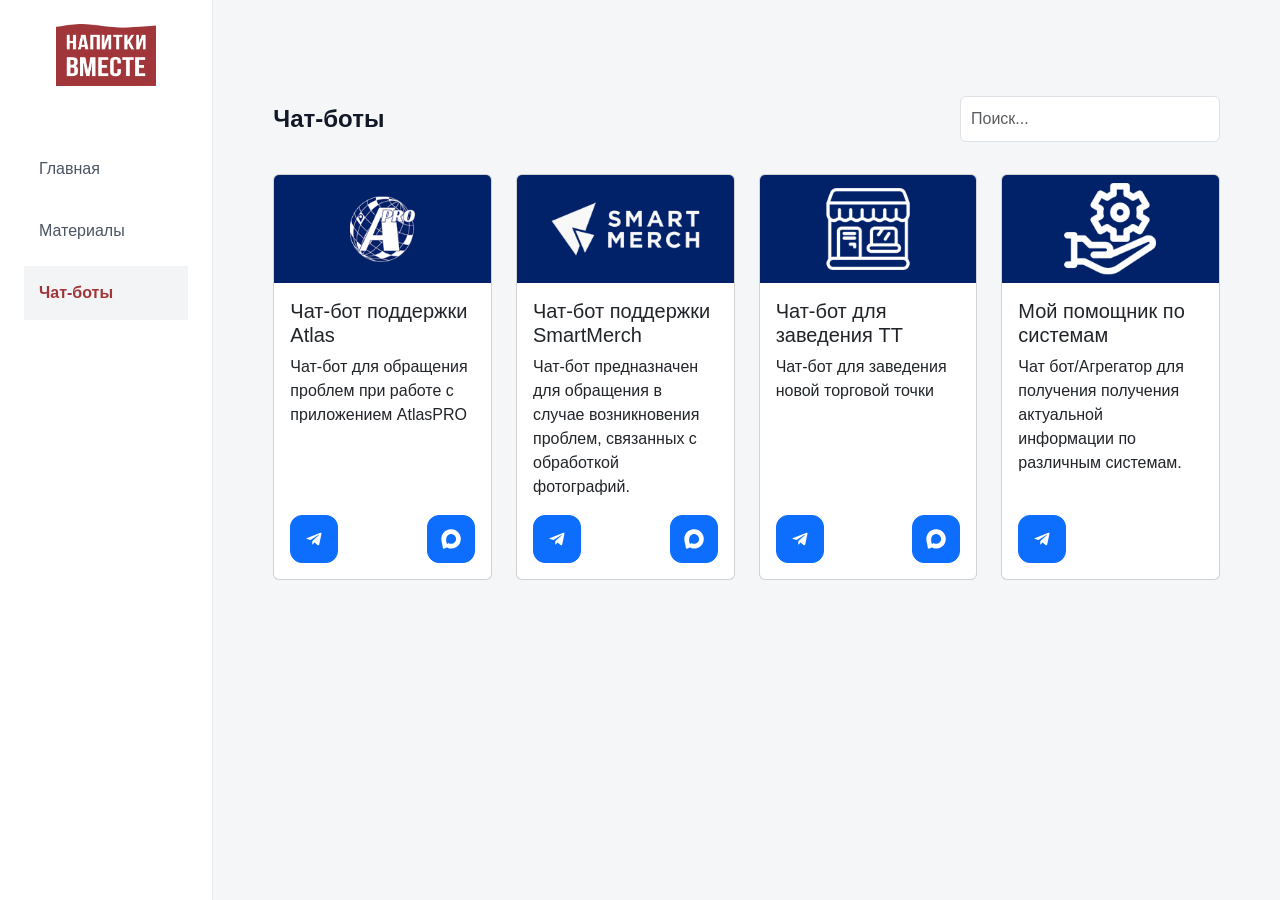
==== chats.html @ 61625901 "initial sweHELP" ====
<!DOCTYPE html>
<html lang="ru">
<head>
    <meta charset="UTF-8">
    <meta name="viewport" content="width=device-width, initial-scale=1.0">
    <link rel="stylesheet" href="src/css/bootstrap.css">
    <link rel="stylesheet" href="https://cdn.jsdelivr.net/npm/bootstrap-icons@1.11.3/font/bootstrap-icons.min.css">
    <link rel="stylesheet" href="src/css/main.css">
    <title>SWEHelp</title>
</head>
<body>
    <div class="page-shell">
        <div data-nav-mobile></div>

        <div class="container-fluid m-0 p-0">
            <div class="row min-vh-100 g-0">
                <div data-nav-sidebar></div>

                <main class="col-12 col-md-9 col-lg-10 p-4 p-lg-5">
                    <div class="container-fluid">
                        <div class="head-block mb-4 mb-md-3 mt-3 mt-md-5 d-flex flex-column flex-md-row align-items-md-center justify-content-between gap-2">
                            <h2 class="h4 fw-semibold mb-0 text-center">Чат-боты</h2>
                            <input type="text" class="form-control w-md-25" placeholder="Поиск..." />
                        </div>
                        <div class="row">
                            <div class="card-wrapper col-xl-3 col-md-6 col-12 py-3">
                                <div class="card">
                                <img class="card-img-top" src="src/img/chats/atlas.png" >
                                    <div class="card-body">
                                        <h5 class="card-title">Чат-бот поддержки Atlas</h5>
                                        <p class="card-text">Чат-бот для обращения проблем при работе с приложением AtlasPRO</p>
                                        <div class="d-flex w-100 justify-content-between gap-2">
                                            <a class="btn btn-primary chat-action-btn" href="https://t.me/ABIE_Atlas_Bot" >
                                                <img src="src/img/tg.svg" alt="Telegram">
                                            </a>
                                            <a class="btn btn-primary chat-action-btn" href="https://max.ru/id9703142622_4_bot">
                                                <img src="src/img/max.svg" alt="MAX">
                                            </a>
                                        </div>
                                    </div>
                                </div>
                            </div>
                            <div class="card-wrapper col-xl-3 col-md-6 col-12 py-3">
                                <div class="card">
                                <img class="card-img-top" src="src/img/chats/sm.png" >
                                    <div class="card-body">
                                        <h5 class="card-title">Чат-бот поддержки SmartMerch</h5>
                                        <p class="card-text text-justify">Чат‑бот предназначен для обращения в случае возникновения проблем, связанных с обработкой фотографий.</p>
                                        <div class="d-flex w-100 justify-content-between gap-2">
                                            <a class="btn btn-primary chat-action-btn" href="https://t.me/SmartMerchBot" target="_blank" rel="noopener noreferrer" aria-label="Открыть Telegram">
                                                <img src="src/img/tg.svg" alt="Telegram">
                                            </a>
                                            <a class="btn btn-primary chat-action-btn" href="https://max.ru/id7731453584_bot" target="_blank" rel="noopener noreferrer" aria-label="Открыть MAX">
                                                <img src="src/img/max.svg" alt="MAX">
                                            </a>
                                        </div>
                                    </div>
                                </div>
                            </div>
                            <div class="card-wrapper col-xl-3 col-md-6 col-12 py-3">
                                <div class="card">
                                <img class="card-img-top" src="src/img/chats/tt.png" >
                                    <div class="card-body">
                                        <h5 class="card-title">Чат-бот для заведения ТТ</h5>
                                        <p class="card-text">Чат-бот для заведения новой торговой точки</p>
                                        <div class="d-flex w-100 justify-content-between gap-2">
                                            <a class="btn btn-primary chat-action-btn" href="https://t.me/DSO_CreatePocs_bot" target="_blank" rel="noopener noreferrer" aria-label="Открыть Telegram">
                                                <img src="src/img/tg.svg" alt="Telegram">
                                            </a>
                                            <a class="btn btn-primary chat-action-btn" href="https://max.ru/id9703142622_2_bot" target="_blank" rel="noopener noreferrer" aria-label="Открыть MAX">
                                                <img src="src/img/max.svg" alt="MAX">
                                            </a>
                                        </div>
                                    </div>
                                </div>
                            </div>
                            <div class="card-wrapper col-xl-3 col-md-6 col-12 py-3">
                                <div class="card">
                                <img class="card-img-top" src="src/img/chats/helpers.png" >
                                    <div class="card-body">
                                        <h5 class="card-title">Мой помощник по системам</h5>
                                        <p class="card-text">Чат бот/Агрегатор для получения получения актуальной информации по различным системам.</p>
                                        <div class="d-flex w-100 justify-content-between gap-2">
                                            <a class="btn btn-primary chat-action-btn" href="https://t.me/systems_support_bot" target="_blank" rel="noopener noreferrer" aria-label="Открыть Telegram">
                                                <img src="src/img/tg.svg" alt="Telegram">
                                            </a>
                                        </div>
                                    </div>
                                </div>
                            </div>
                        </div>
                    </div>
                </main>
            </div>
        </div>
    </div>

    <script src="src/js/bootstrap.js"></script>
    <script src="src/js/main.js"></script>
</body>
</html>
---- src/css/main.css ----
* {
    box-sizing: border-box;
}

body {
    margin: 0;
    font-family: "Segoe UI", Roboto, Arial, sans-serif;
    background: #f5f6f8;
    color: #111827;
}

.page-shell {
    min-height: 100vh;
}

.sidebar {
    background: #ffffff;
    border-right: 1px solid #e5e7eb;
}

.brand {
    font-size: 1.1rem;
    font-weight: 700;
    letter-spacing: 0.02em;
}
.brand img {
    width: 100px;
}

.sidebar .nav-link,
.offcanvas-body .nav-link {
    color: #4b5563;
    transition: all 0.2s ease;
    padding: 15px;
    font-weight: 500;
}

.sidebar .nav-link:hover,
.sidebar .nav-link.active,
.offcanvas-body .nav-link:hover,
.offcanvas-body .nav-link.active {
    padding-left: 50;
    background: #f3f4f6;
}
.sidebar .nav-link.active,
.offcanvas-body .nav-link.active {
    color: #A03639;
    font-weight: bold;
}

.tile-link {
    position: relative;
    display: block;
    overflow: hidden;
    min-height: 190px;
    padding: 1.25rem;
    border: 1px solid #e5e7eb;
    border-radius: 1rem;
    background: #ffffff;
    color: inherit;
    text-decoration: none;
    box-shadow: 0 8px 24px rgba(2, 82, 255, 0.04);
    transition: transform 0.2s ease, box-shadow 0.2s ease;
}

.tile-link:hover {
    transform: translateY(-2px);
    box-shadow: 0 12px 32px rgba(17, 24, 39, 0.08);
}

.tile-body {
    position: relative;
    z-index: 1;
}

.tile-link img,
.tile-body img {
    width: auto;
    max-width: 100%;
    object-fit: contain;
    height: auto;
    display: block;
}

.tile-number {
    display: inline-block;
    margin-bottom: 1rem;
    font-size: 0.8rem;
    font-weight: 700;
    letter-spacing: 0.16em;
    color: #A03639;
}

.tile-hover {
    position: absolute;
    left: 0;
    right: 0;
    bottom: 0;
    height: 40px;
    display: flex;
    align-items: center;
    justify-content: center;
    background: #A03639;
    color: #ffffff;
    font-size: 0.9rem;
    font-weight: 600;
    transform: translateY(100%);
    transition: transform 0.25s ease;
}

.tile-link:hover .tile-hover {
    transform: translateY(0);
}

.content-card {
    background: #ffffff;
    border: 1px solid #e5e7eb;
    border-radius: 1rem;
    box-shadow: 0 10px 30px rgba(0, 81, 255, 0.04);
}

.btn-dark {
    border-radius: 999px;
    padding: 0.6rem 1.1rem;
}

.card-wrapper {
    display: flex;
}

.card-wrapper .card {
    width: 100%;
    height: 100%;
    display: flex;
    flex-direction: column;
}

.card-wrapper .card-body {
    display: flex;
    flex-direction: column;
    flex: 1;
}

.card-wrapper .card-text {
    flex: 1;
}

.chat-action-btn {
    width: 48px;
    height: 48px;
    display: inline-flex;
    align-items: center;
    justify-content: center;
    padding: 0;
    border-radius: 0.75rem;
    flex-shrink: 0;
    text-decoration: none;
}

.chat-action-btn:hover,
.chat-action-btn:focus-visible {
    color: inherit;
    text-decoration: none;
}

.chat-action-btn img {
    width: 20px;
    height: 20px;
    display: block;
    object-fit: contain;
    filter: brightness(0) invert(1);
}

/* resources */
.head-block input {
    padding: 10px;
    border-radius: 6px;
    max-width: 260px;
}

.resource-accordion {
    border: 1px solid #e5e7eb;
    border-radius: 1rem;
    background: #ffffff;
    overflow: hidden;
}



.accordion-toggle {
    color: #111827;
    font-size: 1rem;
    height: 85px;
}

.accordion-toggle:hover {
    background: #f9fafb;
}

.accordion-icon {
    display: inline-flex;
    align-items: center;
    justify-content: center;
    width: 24px;
    height: 24px;
    border-radius: 50%;
    background: #f3f4f6;
    transition: background 0.2s ease;
    font-weight: 700;
}

.accordion-icon::after {
    content: '+';
    color: #111827;
    font-size: 1rem;
}

.accordion-toggle.collapsed .accordion-icon::after {
    content: '+';
}
.accordion-toggle:not(.collapsed) .accordion-icon::after {
    content: '-';
}
.resource-accordion .title {
    font-weight: bold;
}
.resource-accordion .title img {
    width: 50px;
}
.resource-accordion .title span {
    margin-left: 0.5rem;
}

.row.accordion {
    align-items: flex-start;
}
.resource-list {
    padding: 1rem;
    border-radius: 0.8rem;
    background: #f9fafb;
    border: 1px solid #eceff3;
}

.resource-list a {
    color: #374151;
    text-decoration: none;
}

.resource-list a:hover {
    color: #A03639;
}

.list-item {
    width: 100%;
}

.item-icon {
    width:50px;
    height:50px;
    display: inline-flex;
    align-items: center;
    justify-content: center;
    border-radius: 0.7rem;
    color: #A03639;
    font-size: 1.05rem;
}

.item-content {
    flex: 1;
}

@media (max-width: 767.98px) {
    .head-block input {
        max-width: 100%;
    }
}

/* chats */
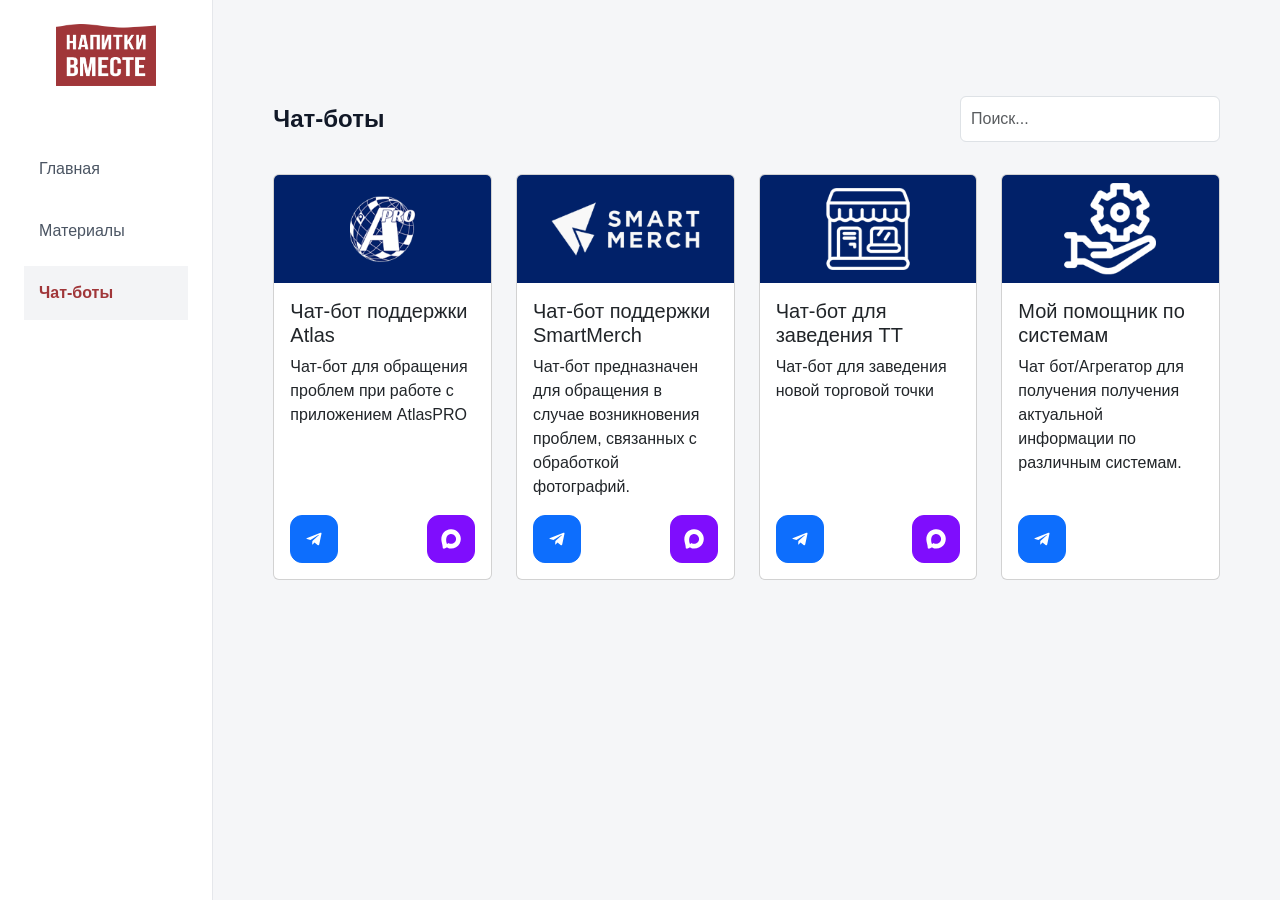
==== commit 2f69acd1: "add btn-link and replace text to tmar" ====
--- a/chats.html
+++ b/chats.html
@@ -33,7 +33,7 @@
                                             <a class="btn btn-primary chat-action-btn" href="https://t.me/ABIE_Atlas_Bot" >
                                                 <img src="src/img/tg.svg" alt="Telegram">
                                             </a>
-                                            <a class="btn btn-primary chat-action-btn" href="https://max.ru/id9703142622_4_bot">
+                                            <a class="btn btn-primary chat-action-btn" id="max" href="https://max.ru/id9703142622_4_bot">
                                                 <img src="src/img/max.svg" alt="MAX">
                                             </a>
                                         </div>
@@ -50,7 +50,7 @@
                                             <a class="btn btn-primary chat-action-btn" href="https://t.me/SmartMerchBot" target="_blank" rel="noopener noreferrer" aria-label="Открыть Telegram">
                                                 <img src="src/img/tg.svg" alt="Telegram">
                                             </a>
-                                            <a class="btn btn-primary chat-action-btn" href="https://max.ru/id7731453584_bot" target="_blank" rel="noopener noreferrer" aria-label="Открыть MAX">
+                                            <a class="btn btn-primary chat-action-btn" id="max" href="https://max.ru/id7731453584_bot" target="_blank" rel="noopener noreferrer" aria-label="Открыть MAX">
                                                 <img src="src/img/max.svg" alt="MAX">
                                             </a>
                                         </div>
@@ -67,7 +67,7 @@
                                             <a class="btn btn-primary chat-action-btn" href="https://t.me/DSO_CreatePocs_bot" target="_blank" rel="noopener noreferrer" aria-label="Открыть Telegram">
                                                 <img src="src/img/tg.svg" alt="Telegram">
                                             </a>
-                                            <a class="btn btn-primary chat-action-btn" href="https://max.ru/id9703142622_2_bot" target="_blank" rel="noopener noreferrer" aria-label="Открыть MAX">
+                                            <a class="btn btn-primary chat-action-btn" id="max" href="https://max.ru/id9703142622_2_bot" target="_blank" rel="noopener noreferrer" aria-label="Открыть MAX">
                                                 <img src="src/img/max.svg" alt="MAX">
                                             </a>
                                         </div>
--- a/src/css/main.css
+++ b/src/css/main.css
@@ -156,6 +156,10 @@
     flex-shrink: 0;
     text-decoration: none;
 }
+.chat-action-btn#max {
+    background-color: #7f0dfd;
+    border: 1px solid #7f0dfd;
+}
 
 .chat-action-btn:hover,
 .chat-action-btn:focus-visible {
@@ -275,4 +279,4 @@
     }
 }
 
-/* chats */+/* chats */
